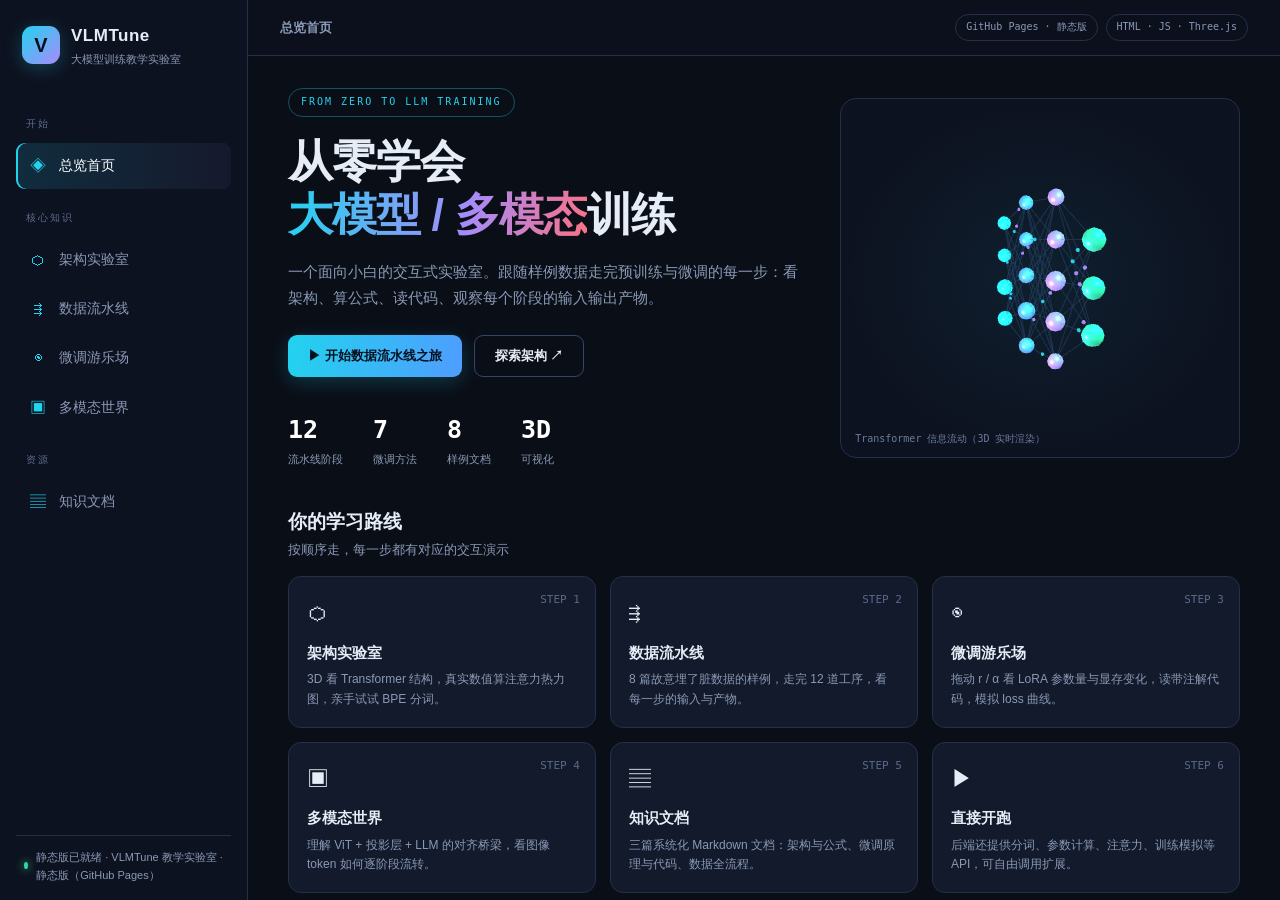
==== site/index.html @ 47c79fcc "to static html file" ====
<!DOCTYPE html>
<html lang="zh-CN">
<head>
<meta charset="UTF-8">
<meta name="viewport" content="width=device-width, initial-scale=1.0">
<title>VLMTune · 大模型/多模态训练全流程教学实验室</title>
<link rel="stylesheet" href="css/style.css">
</head>
<body>
<div class="app">
  <!-- ============ SIDEBAR ============ -->
  <aside class="sidebar">
    <div class="brand">
      <div class="brand-mark">V</div>
      <div><div class="brand-title">VLMTune</div><div class="brand-sub">大模型训练教学实验室</div></div>
    </div>
    <nav class="nav">
      <div class="nav-group-label">开始</div>
      <a class="nav-item active" data-section="overview"><span class="ni">◈</span> 总览首页</a>
      <div class="nav-group-label">核心知识</div>
      <a class="nav-item" data-section="architecture"><span class="ni">⬡</span> 架构实验室</a>
      <a class="nav-item" data-section="pipeline"><span class="ni">⇶</span> 数据流水线</a>
      <a class="nav-item" data-section="finetune"><span class="ni">◉</span> 微调游乐场</a>
      <a class="nav-item" data-section="multimodal"><span class="ni">▣</span> 多模态世界</a>
      <div class="nav-group-label">资源</div>
      <a class="nav-item" data-section="docs"><span class="ni">▤</span> 知识文档</a>
    </nav>
    <div class="sidebar-foot">
      <div class="status-dot"></div><span id="backendStatus">后端连接中…</span>
    </div>
  </aside>

  <!-- ============ MAIN ============ -->
  <main class="main">
    <header class="topbar">
      <div class="crumb" id="crumb">总览首页</div>
      <div class="topbar-right"><span class="tag">GitHub Pages · 静态版</span><span class="tag">HTML · JS · Three.js</span></div>
    </header>

    <!-- ---------- OVERVIEW ---------- -->
    <section class="page active" id="page-overview">
      <div class="hero">
        <div class="hero-text">
          <div class="hero-badge">FROM ZERO TO LLM TRAINING</div>
          <h1>从零学会<br><span class="grad">大模型 / 多模态</span>训练</h1>
          <p class="hero-lead">一个面向小白的交互式实验室。跟随样例数据走完预训练与微调的每一步：看架构、算公式、读代码、观察每个阶段的输入输出产物。</p>
          <div class="hero-actions">
            <button class="btn primary" data-goto="pipeline">▶ 开始数据流水线之旅</button>
            <button class="btn ghost" data-goto="architecture">探索架构 ↗</button>
          </div>
          <div class="hero-stats">
            <div><b>12</b><span>流水线阶段</span></div>
            <div><b>7</b><span>微调方法</span></div>
            <div><b>8</b><span>样例文档</span></div>
            <div><b>3D</b><span>可视化</span></div>
          </div>
        </div>
        <div class="hero-canvas-wrap"><canvas id="heroCanvas"></canvas><div class="canvas-caption">Transformer 信息流动（3D 实时渲染）</div></div>
      </div>

      <div class="section-title"><h2>你的学习路线</h2><p>按顺序走，每一步都有对应的交互演示</p></div>
      <div class="card-grid" id="learningPath"></div>

      <div class="section-title"><h2>核心概念速览</h2><p>三个问题理解大模型训练</p></div>
      <div class="concept-grid">
        <div class="concept-card"><div class="cc-num">01</div><h3>模型在学什么？</h3><p>本质只有一件事：根据前文预测下一个 token。一句话里每个词都是一个训练信号，所以海量文本 = 海量练习题。</p><div class="cc-formula">P(x) = ∏ P(xₜ | x&lt;t)</div></div>
        <div class="concept-card"><div class="cc-num">02</div><h3>微调在改什么？</h3><p>全量微调改所有权重；LoRA 只学一个低秩增量 ΔW=BA，训练完还能合并回去，推理零开销。</p><div class="cc-formula">W′ = W₀ + (α/r)·BA</div></div>
        <div class="concept-card"><div class="cc-num">03</div><h3>多模态多了什么？</h3><p>给 LLM 加一只"眼睛"：ViT 把图像切成 patch token，投影层把它们对齐到词的语义空间，再和文本一起送进 LLM。</p><div class="cc-formula">图像 → ViT → MLP → LLM</div></div>
      </div>
    </section>

    <!-- ---------- ARCHITECTURE ---------- -->
    <section class="page" id="page-architecture">
      <div class="page-head"><h1>架构实验室</h1><p>看清楚 Transformer 与注意力的内部构造，所有计算都是真实数值。</p></div>

      <div class="panel">
        <div class="panel-head"><h3>Transformer Block 3D 结构</h3><span class="hint">拖拽旋转 · 滚轮缩放</span></div>
        <div class="split">
          <div class="three-wrap"><canvas id="archCanvas"></canvas></div>
          <div class="panel-body">
            <div class="flow-list">
              <div class="flow-item"><span class="fi-n">1</span><div><b>输入嵌入 + RoPE</b><p>token 转向量，旋转注入位置信息：f(x,m)=x·e^(imθ)</p></div></div>
              <div class="flow-item"><span class="fi-n">2</span><div><b>多头注意力 + 因果掩码</b><p>softmax(QKᵀ/√d_k + M)·V，每个词按相关性汇总上下文</p></div></div>
              <div class="flow-item"><span class="fi-n">3</span><div><b>残差 + RMSNorm</b><p>x + SubLayer(Norm(x))，让梯度直达深层</p></div></div>
              <div class="flow-item"><span class="fi-n">4</span><div><b>SwiGLU 前馈网络</b><p>(Swish(xW₁) ⊙ xW₃)W₂，门控提升表达力</p></div></div>
            </div>
            <div class="formula-box">Attention(Q,K,V) = softmax( QK<sup>T</sup> / √d<sub>k</sub> + M ) V<br><span class="fb-note">M 为因果掩码：上三角置 −∞，保证看不到未来 token</span></div>
          </div>
        </div>
      </div>

      <div class="panel">
        <div class="panel-head"><h3>注意力热力图（真实计算）</h3><span class="hint">后端 numpy 计算 softmax(QKᵀ/√d_k)</span></div>
        <div class="panel-body"><div id="attnHeatmap" class="heatmap"></div><p class="cap" id="attnNote">加载中…</p></div>
      </div>

      <div class="panel">
        <div class="panel-head"><h3>BPE 分词器演示</h3><span class="hint">在迷你语料上现场训练的 BPE</span></div>
        <div class="panel-body">
          <div class="input-row"><input id="tokenInput" type="text" value="大模型训练需要大量高质量文本数据。" placeholder="输入任意文本试试分词"><button class="btn primary sm" id="tokenBtn">分词 →</button></div>
          <div id="tokenResult" class="token-result">点击按钮查看分词结果…</div>
        </div>
      </div>
    </section>

    <!-- ---------- PIPELINE ---------- -->
    <section class="page" id="page-pipeline">
      <div class="page-head"><h1>数据流水线</h1><p>跟随内置样例语料，逐步查看 12 个阶段的真实输入、处理逻辑与产物。</p></div>

      <div class="panel">
        <div class="panel-head"><h3>全流程导航</h3><span class="hint" id="pipelineMeta">加载中…</span></div>
        <div class="panel-body"><div class="stage-strip" id="stageStrip"></div></div>
      </div>

      <div class="panel stage-panel">
        <div class="panel-head"><h3 id="stageTitle">阶段详情</h3><span class="hint" id="stageEn"></span></div>
        <div class="panel-body" id="stageBody"><div class="loading">加载中…</div></div>
      </div>

      <div class="panel">
        <div class="panel-head"><h3>SFT 指令数据 · 从样本到训练文本</h3><span class="hint">Alpaca / ChatML 模板</span></div>
        <div class="panel-body"><div class="tabs"><button class="tab active" data-sfttab="sample">原始样本</button><button class="tab" data-sfttab="rendered">套模板后（含 loss 掩码说明）</button></div><div id="sftContent" class="sft-content">加载中…</div></div>
      </div>
    </section>

    <!-- ---------- FINE-TUNE ---------- -->
    <section class="page" id="page-finetune">
      <div class="page-head"><h1>微调游乐场</h1><p>调一调超参，看参数量与显存怎么变；读一读带注解的核心代码。</p></div>

      <div class="panel">
        <div class="panel-head"><h3>LoRA 参数量 / 显存计算器</h3><span class="hint">实时计算的真实数字</span></div>
        <div class="panel-body">
          <div class="slider-grid">
            <label>秩 r <input type="range" id="loraR" min="4" max="64" step="4" value="16"><output id="loraRVal">16</output></label>
            <label>缩放 α <input type="range" id="loraAlpha" min="8" max="128" step="8" value="32"><output id="loraAlphaVal">32</output></label>
            <label>隐藏维度 d <input type="range" id="loraD" min="1024" max="8192" step="1024" value="4096"><output id="loraDVal">4096</output></label>
            <label>层数 <input type="range" id="loraLayers" min="12" max="80" step="4" value="32"><output id="loraLayersVal">32</output></label>
          </div>
          <div class="metric-grid" id="loraMetrics"></div>
          <div class="bar-chart" id="memChart"></div>
          <p class="cap" id="loraNote"></p>
        </div>
      </div>

      <div class="panel">
        <div class="panel-head"><h3>微调方法全景</h3><span class="hint">选型速查</span></div>
        <div class="panel-body" id="methodsTable"></div>
      </div>

      <div class="panel">
        <div class="panel-head"><h3>核心代码注解</h3><span class="hint">LoRA 手写实现 · 逐行中文注释</span></div>
        <div class="panel-body"><pre class="code-block"><code><span class="c"># ① 冻结原权重：优化器不会碰它</span>
<span class="k">for</span> p <span class="k">in</span> base.parameters(): p.requires_grad = <span class="v">False</span>

d, k = base.weight.shape          <span class="c"># 输出维度 / 输入维度</span>
self.scaling = alpha / r          <span class="c"># ② 真正生效的缩放是 α/r</span>

<span class="c"># ③ A 随机初始化；B 全 0 → 训练开始时增量 ΔW=0，不破坏原模型</span>
self.A = nn.Parameter(torch.empty(r, k));  kaiming_(self.A)
self.B = nn.Parameter(torch.zeros(d, r))

<span class="k">def</span> <span class="fn">forward</span>(self, x):
    <span class="k">return</span> base(x) + (x @ self.A.T @ self.B.T) * self.scaling
    <span class="c">#       W₀x    +        ΔW x       → 叠加低秩增量</span>

<span class="k">def</span> <span class="fn">merge</span>(self):
    base.weight.data += self.scaling * (self.B @ self.A)
    <span class="c"># 训练后合并回原权重 → 推理零额外延迟（LoRA 的决定性优势）</span></code></pre></div>
      </div>

      <div class="panel">
        <div class="panel-head"><h3>训练过程模拟器</h3><span class="hint">loss / 学习率曲线 · checkpoint 事件</span></div>
        <div class="panel-body">
          <div class="sim-controls">
            <label>方法 <select id="simMethod"><option value="lora">LoRA</option><option value="qlora">QLoRA</option><option value="full">全量微调</option></select></label>
            <label>训练步数 <select id="simSteps"><option>100</option><option selected>200</option><option>300</option></select></label>
            <label>数据质量 <input type="range" id="simQuality" min="40" max="100" value="85"><output id="simQualityVal">85%</output></label>
            <button class="btn primary sm" id="simBtn">▶ 开始模拟</button>
          </div>
          <canvas id="lossChart" class="chart-canvas"></canvas>
          <div class="legend"><span class="lg loss">Loss</span><span class="lg lr">Learning Rate</span><span class="lg ck">Checkpoint</span></div>
          <div id="simResult" class="sim-result"></div>
        </div>
      </div>
    </section>

    <!-- ---------- MULTIMODAL ---------- -->
    <section class="page" id="page-multimodal">
      <div class="page-head"><h1>多模态世界</h1><p>图像如何变成 token 被 LLM"读懂"？看 LLaVA 式的视觉-语言架构与两阶段训练。</p></div>

      <div class="panel">
        <div class="panel-head"><h3>视觉-语言模型架构（3D）</h3><span class="hint">拖拽旋转 · 观察图像 token 的流向</span></div>
        <div class="split"><div class="three-wrap"><canvas id="mmCanvas"></canvas></div>
          <div class="panel-body">
            <div class="flow-list">
              <div class="flow-item"><span class="fi-n">①</span><div><b>ViT 视觉编码器</b><p>图像切 P×P patch，线性投影成视觉 token：N = HW/P²</p></div></div>
              <div class="flow-item"><span class="fi-n">②</span><div><b>MLP 投影层（对齐桥梁）</b><p>H_v = MLP(V) ∈ ℝ^(N×d_l)，把视觉特征映射到 LLM 词嵌入空间</p></div></div>
              <div class="flow-item"><span class="fi-n">③</span><div><b>拼接 + LLM 自回归生成</b><p>图像 token 与文本 token 拼接，只对回答部分计算 loss</p></div></div>
            </div>
            <div class="formula-box">L = −Σ<sub>t∈回答位置</sub> log P(yₜ | y&lt;t, H_v, x)</div>
          </div>
        </div>
      </div>

      <div class="panel">
        <div class="panel-head"><h3>多模态数据流转 · 逐阶段产物</h3><span class="hint">基于 LLaVA-Instruct 风格样例</span></div>
        <div class="panel-body"><div class="mm-flow" id="mmFlow"></div><div class="mm-sample" id="mmSample"></div></div>
      </div>

      <div class="panel">
        <div class="panel-head"><h3>LLaVA 两阶段训练</h3></div>
        <div class="panel-body"><div class="two-stage">
          <div class="ts-card"><div class="ts-badge s1">STAGE 1</div><h4>特征对齐</h4><p>只训练投影层，冻结 ViT 与 LLM。数据：CC3M 图文对约 59.5 万。</p><div class="ts-out">产物 → 对齐好的 Projector</div></div>
          <div class="ts-arrow">→</div>
          <div class="ts-card"><div class="ts-badge s2">STAGE 2</div><h4>端到端指令微调</h4><p>训练投影层 + LLM（可加 LoRA）。数据：158K 多模态指令（对话58K/描述23K/推理77K）。</p><div class="ts-out">产物 → 会看图聊天的多模态助手</div></div>
        </div></div>
      </div>
    </section>

    <!-- ---------- DOCS ---------- -->
    <section class="page" id="page-docs">
      <div class="page-head"><h1>知识文档</h1><p>配合交互页面阅读的系统化文档，含全部核心公式与代码注解。</p></div>
      <div class="doc-grid" id="docGrid"></div>
      <div class="panel">
        <div class="panel-head"><h3>小白学习路线（建议顺序）</h3></div>
        <div class="panel-body"><ol class="roadmap">
          <li><b>总览首页</b> — 建立"预测下一个词"的核心直觉</li>
          <li><b>架构实验室</b> — 看 Transformer 3D 结构与注意力热力图，理解 Q/K/V</li>
          <li><b>数据流水线</b> — 跟着 8 篇脏数据走完 12 道清洗/加工工序，看每步产物</li>
          <li><b>微调游乐场</b> — 调 LoRA 的 r/α，读带注解代码，看 loss 曲线与 checkpoint</li>
          <li><b>多模态世界</b> — 理解 ViT + 投影层 + LLM 的对齐与两阶段训练</li>
          <li><b>阅读文档</b> — 用 01/02/03 三篇文档把知识点串成体系</li>
        </ol></div>
      </div>
    </section>
  </main>
</div>
<script src="vendor/three.min.js"></script>
<script src="js/visuals.js"></script>
<script src="js/static-api.js"></script>
<script src="js/app.js"></script>
</body>
</html>
---- site/css/style.css ----
:root{
  --bg:#0a0e17; --bg2:#0d1220; --panel:#121a2b; --panel2:#162033;
  --border:#243049; --border-hi:#33456b; --text:#e6edf7; --muted:#8a99b5;
  --cyan:#22d3ee; --violet:#a78bfa; --green:#34d399; --amber:#fbbf24; --rose:#fb7185;
  --mono:'SF Mono',ui-monospace,'JetBrains Mono',Menlo,Consolas,monospace;
}
*{box-sizing:border-box;margin:0;padding:0}
body{background:var(--bg);color:var(--text);font-family:-apple-system,BlinkMacSystemFont,'Segoe UI','PingFang SC','Microsoft YaHei',sans-serif;font-size:14px;line-height:1.65;overflow:hidden}
.app{display:flex;height:100vh}
/* ---------- SIDEBAR ---------- */
.sidebar{width:248px;flex-shrink:0;background:var(--bg2);border-right:1px solid var(--border);display:flex;flex-direction:column;padding:22px 16px 16px}
.brand{display:flex;align-items:center;gap:11px;margin-bottom:30px;padding:0 6px}
.brand-mark{width:38px;height:38px;border-radius:11px;background:linear-gradient(135deg,var(--cyan),var(--violet));display:flex;align-items:center;justify-content:center;font-weight:800;font-size:20px;color:#07101f;box-shadow:0 4px 18px rgba(34,211,238,.25)}
.brand-title{font-size:17px;font-weight:700;letter-spacing:.5px}
.brand-sub{font-size:11px;color:var(--muted)}
.nav{display:flex;flex-direction:column;gap:3px;flex:1}
.nav-group-label{font-size:10px;letter-spacing:2px;color:#5b6b8c;text-transform:uppercase;margin:18px 10px 7px}
.nav-item{display:flex;align-items:center;gap:11px;padding:10px 12px;border-radius:9px;color:var(--muted);cursor:pointer;transition:.18s;font-size:13.5px;user-select:none}
.nav-item:hover{background:var(--panel);color:var(--text)}
.nav-item.active{background:linear-gradient(90deg,rgba(34,211,238,.14),rgba(167,139,250,.06));color:#fff;box-shadow:inset 2px 0 0 var(--cyan)}
.ni{font-size:16px;width:20px;text-align:center;color:var(--cyan)}
.sidebar-foot{display:flex;align-items:center;gap:8px;font-size:11px;color:var(--muted);padding:12px 8px 0;border-top:1px solid var(--border)}
.status-dot{width:7px;height:7px;border-radius:50%;background:var(--amber)}
.status-dot.ok{background:var(--green);box-shadow:0 0 8px var(--green)}
/* ---------- MAIN ---------- */
.main{flex:1;display:flex;flex-direction:column;overflow:hidden}
.topbar{height:56px;flex-shrink:0;border-bottom:1px solid var(--border);display:flex;align-items:center;justify-content:space-between;padding:0 32px;background:rgba(13,18,32,.7)}
.crumb{font-size:13px;color:var(--muted);font-weight:600}
.topbar-right{display:flex;gap:8px}
.tag{font-size:10px;padding:4px 10px;border:1px solid var(--border);border-radius:20px;color:var(--muted);font-family:var(--mono)}
.page{display:none;flex:1;overflow-y:auto;padding:32px 40px 60px;scroll-behavior:smooth}
.page.active{display:block}
.page::-webkit-scrollbar{width:8px}.page::-webkit-scrollbar-thumb{background:var(--border-hi);border-radius:4px}
.page-head{margin-bottom:26px}
.page-head h1{font-size:27px;font-weight:700;letter-spacing:.5px}
.page-head p{color:var(--muted);margin-top:5px}
/* ---------- HERO ---------- */
.hero{display:flex;gap:30px;align-items:center;min-height:380px;margin-bottom:38px}
.hero-text{flex:1;min-width:0}
.hero-badge{display:inline-block;font-family:var(--mono);font-size:10px;letter-spacing:2px;color:var(--cyan);border:1px solid rgba(34,211,238,.35);padding:5px 12px;border-radius:30px;margin-bottom:18px}
.hero h1{font-size:45px;line-height:1.18;font-weight:800;letter-spacing:-1px}
.grad{background:linear-gradient(100deg,var(--cyan),var(--violet) 60%,var(--rose));-webkit-background-clip:text;background-clip:text;-webkit-text-fill-color:transparent}
.hero-lead{color:var(--muted);max-width:560px;margin:18px 0 24px;font-size:14.5px;line-height:1.8}
.hero-actions{display:flex;gap:12px;flex-wrap:wrap}
.btn{border:0;border-radius:9px;padding:11px 20px;font-size:13px;font-weight:600;cursor:pointer;transition:.2s;font-family:inherit}
.btn.primary{background:linear-gradient(100deg,var(--cyan),#4f9dff);color:#06111e;box-shadow:0 5px 20px rgba(34,211,238,.22)}
.btn.primary:hover{transform:translateY(-2px);box-shadow:0 8px 26px rgba(34,211,238,.35)}
.btn.ghost{background:transparent;border:1px solid var(--border-hi);color:var(--text)}
.btn.ghost:hover{border-color:var(--cyan);color:var(--cyan)}
.btn.sm{padding:8px 14px;font-size:12px}
.hero-stats{display:flex;gap:30px;margin-top:32px}
.hero-stats div{display:flex;flex-direction:column}
.hero-stats b{font-size:25px;font-family:var(--mono);color:#fff}
.hero-stats span{font-size:11px;color:var(--muted)}
.hero-canvas-wrap{width:42%;min-width:320px;height:360px;position:relative;border:1px solid var(--border);border-radius:16px;background:radial-gradient(ellipse at 50% 50%,rgba(34,211,238,.07),transparent 70%),var(--bg2);overflow:hidden}
#heroCanvas{width:100%;height:100%;display:block}
.canvas-caption{position:absolute;bottom:10px;left:14px;font-size:10px;color:#6b7c9c;font-family:var(--mono)}
/* ---------- SECTION TITLES ---------- */
.section-title{margin:0 0 16px}
.section-title h2{font-size:19px;font-weight:700}
.section-title p{color:var(--muted);font-size:12.5px;margin-top:2px}
/* ---------- CARDS ---------- */
.card-grid{display:grid;grid-template-columns:repeat(3,1fr);gap:14px;margin-bottom:38px}
.lp-card{background:var(--panel);border:1px solid var(--border);border-radius:13px;padding:18px;cursor:pointer;transition:.2s;position:relative;overflow:hidden}
.lp-card:hover{transform:translateY(-3px);border-color:var(--border-hi);background:var(--panel2)}
.lp-card .lp-ico{font-size:22px;margin-bottom:10px}
.lp-card h4{font-size:14.5px;margin-bottom:5px}
.lp-card p{font-size:12px;color:var(--muted);line-height:1.6}
.lp-card .lp-step{position:absolute;top:14px;right:15px;font-family:var(--mono);font-size:11px;color:#5b6b8c}
.concept-grid{display:grid;grid-template-columns:repeat(3,1fr);gap:14px}
.concept-card{background:var(--panel);border:1px solid var(--border);border-radius:13px;padding:20px}
.cc-num{font-family:var(--mono);font-size:12px;color:var(--cyan);margin-bottom:8px}
.concept-card h3{font-size:15px;margin-bottom:8px}
.concept-card p{font-size:12.5px;color:var(--muted);line-height:1.75}
.cc-formula{font-family:var(--mono);font-size:11.5px;color:var(--violet);margin-top:14px;padding:9px 11px;background:rgba(167,139,250,.07);border-radius:7px;border:1px solid rgba(167,139,250,.15);text-align:center}
/* ---------- PANELS ---------- */
.panel{background:var(--panel);border:1px solid var(--border);border-radius:14px;margin-bottom:18px;overflow:hidden}
.panel-head{padding:14px 20px;border-bottom:1px solid var(--border);display:flex;align-items:center;justify-content:space-between;background:rgba(255,255,255,.012)}
.panel-head h3{font-size:14.5px;font-weight:650}
.hint{font-size:11px;color:var(--muted);font-family:var(--mono)}
.panel-body{padding:20px}
.split{display:flex;gap:0}
.three-wrap{width:46%;min-height:340px;background:radial-gradient(ellipse at center,rgba(34,211,238,.06),transparent 70%),var(--bg2);border-right:1px solid var(--border);position:relative}
#archCanvas,#mmCanvas{width:100%;height:100%;display:block;position:absolute;inset:0}
.split .panel-body{flex:1}
/* ---------- FLOW LIST ---------- */
.flow-list{display:flex;flex-direction:column;gap:14px}
.flow-item{display:flex;gap:12px;align-items:flex-start}
.fi-n{width:25px;height:25px;flex-shrink:0;border-radius:7px;background:rgba(34,211,238,.12);border:1px solid rgba(34,211,238,.3);color:var(--cyan);font-family:var(--mono);font-size:11px;display:flex;align-items:center;justify-content:center}
.flow-item b{font-size:13px}
.flow-item p{font-size:11.5px;color:var(--muted);margin-top:2px;font-family:var(--mono)}
.formula-box{margin-top:18px;padding:14px;background:var(--bg2);border:1px solid var(--border);border-radius:9px;font-family:var(--mono);font-size:13px;color:var(--cyan);text-align:center;line-height:1.9}
.fb-note{display:block;font-size:10.5px;color:var(--muted);font-family:inherit}
/* ---------- HEATMAP ---------- */
.heatmap{display:grid;gap:3px;justify-content:start;margin:0 auto 12px}
.hm-cell{width:46px;height:46px;border-radius:5px;display:flex;align-items:center;justify-content:center;font-family:var(--mono);font-size:10px;color:#fff;cursor:default;transition:.15s}
.hm-cell:hover{outline:2px solid #fff;z-index:2}
.hm-label{font-family:var(--mono);font-size:11px;color:var(--muted);text-align:center}
.cap{font-size:11px;color:var(--muted);margin-top:10px;line-height:1.7}
/* ---------- TOKENIZER ---------- */
.input-row{display:flex;gap:10px;margin-bottom:16px}
input[type=text]{flex:1;background:var(--bg2);border:1px solid var(--border);border-radius:8px;padding:10px 13px;color:var(--text);font-size:13px;font-family:inherit}
input[type=text]:focus{outline:none;border-color:var(--cyan)}
.token-result{display:flex;flex-wrap:wrap;gap:6px;min-height:30px;align-items:center}
.tok{padding:5px 9px;border-radius:6px;background:rgba(167,139,250,.12);border:1px solid rgba(167,139,250,.28);font-family:var(--mono);font-size:12px;color:#d4c5ff}
.tok-id{display:block;font-size:9px;color:var(--muted);text-align:center;margin-top:2px}
/* ---------- PIPELINE ---------- */
.stage-strip{display:flex;gap:7px;overflow-x:auto;padding-bottom:6px}
.stage-chip{flex-shrink:0;min-width:76px;text-align:center;padding:10px 8px;border:1px solid var(--border);border-radius:9px;background:var(--bg2);cursor:pointer;transition:.18s}
.stage-chip:hover{border-color:var(--border-hi)}
.stage-chip.active{border-color:var(--cyan);background:rgba(34,211,238,.1);box-shadow:0 0 16px rgba(34,211,238,.12)}
.sc-n{font-family:var(--mono);font-size:10px;color:var(--cyan)}
.sc-name{font-size:11px;margin-top:3px;white-space:nowrap}
.stage-detail{display:grid;grid-template-columns:1fr 1fr;gap:14px}
.sd-block{background:var(--bg2);border:1px solid var(--border);border-radius:10px;padding:14px}
.sd-block.full{grid-column:1/-1}
.sd-label{font-family:var(--mono);font-size:10px;letter-spacing:1.5px;color:var(--muted);text-transform:uppercase;margin-bottom:7px}
.sd-val{font-size:12.5px;line-height:1.7}
.sd-val code,.inline-code{font-family:var(--mono);font-size:11px;background:rgba(34,211,238,.08);color:var(--cyan);padding:1px 5px;border-radius:4px}
.stat-row{display:flex;flex-wrap:wrap;gap:8px;margin-top:4px}
.stat-pill{font-size:11px;padding:4px 10px;border-radius:20px;background:var(--panel2);border:1px solid var(--border);font-family:var(--mono)}
.stat-pill b{color:var(--amber)}
.sample-box{background:#0a1020;border:1px solid var(--border);border-radius:8px;padding:11px;margin-top:8px;font-family:var(--mono);font-size:11px;line-height:1.8;white-space:pre-wrap;word-break:break-all;max-height:200px;overflow-y:auto}
.sample-box .before{color:var(--rose)}.sample-box .after{color:var(--green)}.sample-box .key{color:var(--cyan)}
.sd-tip{margin-top:12px;padding:10px 12px;border-left:2px solid var(--amber);background:rgba(251,191,36,.05);font-size:11.5px;color:#d8c9a0;border-radius:0 7px 7px 0}
.tabs{display:flex;gap:6px;margin-bottom:14px}
.tab{padding:7px 14px;border:1px solid var(--border);background:var(--bg2);color:var(--muted);border-radius:7px;cursor:pointer;font-size:12px}
.tab.active{border-color:var(--violet);color:#d4c5ff;background:rgba(167,139,250,.1)}
.sft-item{padding:12px;border:1px solid var(--border);border-radius:9px;margin-bottom:10px;background:var(--bg2)}
.sft-item .sf-h{font-size:11px;color:var(--cyan);font-family:var(--mono);margin-bottom:6px}
/* ---------- LORA CALC ---------- */
.slider-grid{display:grid;grid-template-columns:1fr 1fr;gap:14px 24px;margin-bottom:20px}
.slider-grid label{display:flex;align-items:center;gap:10px;font-size:12px;color:var(--muted)}
.slider-grid input[type=range]{flex:1;accent-color:var(--cyan)}
.slider-grid output{font-family:var(--mono);color:var(--cyan);width:48px;text-align:right;font-size:12px}
.metric-grid{display:grid;grid-template-columns:repeat(4,1fr);gap:10px;margin-bottom:18px}
.metric{background:var(--bg2);border:1px solid var(--border);border-radius:10px;padding:13px;text-align:center}
.metric b{display:block;font-family:var(--mono);font-size:20px;color:#fff}
.metric span{font-size:10.5px;color:var(--muted)}
.bar-chart{display:flex;flex-direction:column;gap:10px}
.bar-row{display:flex;align-items:center;gap:10px;font-size:11.5px}
.bar-label{width:90px;color:var(--muted);text-align:right;font-family:var(--mono);font-size:11px}
.bar-track{flex:1;height:20px;background:var(--bg2);border-radius:5px;overflow:hidden;border:1px solid var(--border)}
.bar-fill{height:100%;border-radius:5px;transition:width .5s;display:flex;align-items:center;justify-content:flex-end;padding-right:7px;font-family:var(--mono);font-size:10px;color:#06111e;font-weight:700}
.bar-full{background:linear-gradient(90deg,var(--rose),#f97316)}
.bar-lora{background:linear-gradient(90deg,var(--cyan),#38bdf8)}
.bar-qlora{background:linear-gradient(90deg,var(--green),#22d3ee)}
/* ---------- METHODS TABLE ---------- */
.method-table{width:100%;border-collapse:collapse;font-size:12px}
.method-table th{text-align:left;padding:10px 12px;background:var(--bg2);color:var(--muted);font-size:10.5px;letter-spacing:1px;text-transform:uppercase;border-bottom:1px solid var(--border)}
.method-table td{padding:10px 12px;border-bottom:1px solid var(--border);vertical-align:top}
.method-table tr:hover td{background:rgba(255,255,255,.015)}
.method-table .mname{font-weight:650;color:#fff}
.method-table .star{color:var(--amber)}
.pill{display:inline-block;padding:2px 8px;border-radius:20px;font-size:10px;font-family:var(--mono);background:var(--panel2);border:1px solid var(--border)}
/* ---------- CODE ---------- */
.code-block{background:#080d18;border:1px solid var(--border);border-radius:10px;padding:18px;font-family:var(--mono);font-size:12px;line-height:1.9;overflow-x:auto;color:#d6e2f5}
.code-block .c{color:#5f7396;font-style:italic}.code-block .k{color:var(--violet)}.code-block .v{color:var(--amber)}.code-block .fn{color:var(--cyan)}
/* ---------- SIMULATOR ---------- */
.sim-controls{display:flex;gap:18px;align-items:center;flex-wrap:wrap;margin-bottom:16px}
.sim-controls label{font-size:12px;color:var(--muted);display:flex;align-items:center;gap:7px}
.sim-controls select{background:var(--bg2);border:1px solid var(--border);color:var(--text);border-radius:7px;padding:6px 10px;font-family:inherit;font-size:12px}
.sim-controls input[type=range]{accent-color:var(--cyan)}
.chart-canvas{width:100%;height:230px;background:var(--bg2);border:1px solid var(--border);border-radius:9px;display:block}
.legend{display:flex;gap:16px;margin-top:10px;font-size:11px;color:var(--muted)}
.lg::before{content:'';display:inline-block;width:9px;height:9px;border-radius:2px;margin-right:5px}
.lg.loss::before{background:var(--cyan)}.lg.lr::before{background:var(--violet)}.lg.ck::before{background:var(--amber)}
.sim-result{margin-top:14px;font-size:12px;color:#d6e2f5;background:rgba(34,211,238,.05);border:1px solid var(--border);border-radius:8px;padding:12px}
.ck-list{display:flex;gap:8px;flex-wrap:wrap;margin-top:10px}
.ck{font-family:var(--mono);font-size:10px;padding:4px 9px;border-radius:6px;background:rgba(251,191,36,.08);border:1px solid rgba(251,191,36,.25);color:var(--amber)}
/* ---------- MULTIMODAL ---------- */
.mm-flow{display:flex;gap:0;align-items:stretch;flex-wrap:wrap;margin-bottom:18px}
.mm-step{flex:1;min-width:150px;background:var(--bg2);border:1px solid var(--border);border-radius:10px;padding:14px;position:relative;margin-right:16px;margin-bottom:10px}
.mm-step:last-child{margin-right:0}
.mm-step::after{content:'→';position:absolute;right:-14px;top:50%;transform:translateY(-50%);color:var(--cyan);font-size:18px;z-index:2}
.mm-step:last-child::after{display:none}
.mm-step .ms-n{font-family:var(--mono);font-size:10px;color:var(--cyan)}
.mm-step h5{font-size:12.5px;margin:5px 0}
.mm-step .ms-art{font-family:var(--mono);font-size:10.5px;color:var(--muted);line-height:1.6;word-break:break-all}
.mm-step .ms-shape{font-family:var(--mono);font-size:10px;color:var(--violet);margin-top:6px}
.mm-sample{background:var(--bg2);border:1px solid var(--border);border-radius:10px;padding:16px}
.two-stage{display:flex;align-items:center;gap:16px}
.ts-card{flex:1;background:var(--bg2);border:1px solid var(--border);border-radius:11px;padding:18px;position:relative}
.ts-badge{font-family:var(--mono);font-size:10px;padding:3px 9px;border-radius:20px;display:inline-block;margin-bottom:8px}
.ts-badge.s1{background:rgba(34,211,238,.12);color:var(--cyan);border:1px solid rgba(34,211,238,.3)}
.ts-badge.s2{background:rgba(167,139,250,.12);color:var(--violet);border:1px solid rgba(167,139,250,.3)}
.ts-card h4{font-size:15px;margin-bottom:7px}
.ts-card p{font-size:12px;color:var(--muted);line-height:1.7}
.ts-out{font-size:11px;color:var(--green);margin-top:10px;font-family:var(--mono)}
.ts-arrow{font-size:28px;color:var(--border-hi)}
/* ---------- DOCS ---------- */
.doc-grid{display:grid;grid-template-columns:repeat(3,1fr);gap:14px;margin-bottom:18px}
.doc-card{background:var(--panel);border:1px solid var(--border);border-radius:12px;padding:18px;transition:.2s}
.doc-card:hover{border-color:var(--cyan);transform:translateY(-2px)}
.doc-card a{color:inherit;text-decoration:none}
.doc-ico{font-size:24px;margin-bottom:10px}
.doc-card h4{font-size:14px;margin-bottom:5px}
.doc-card p{font-size:11.5px;color:var(--muted)}
.doc-link{display:inline-block;margin-top:12px;font-size:11px;color:var(--cyan);font-family:var(--mono)}
.roadmap{padding-left:20px;columns:2}
.roadmap li{padding:5px 0;font-size:12.5px;color:var(--muted);break-inside:avoid}
.roadmap b{color:var(--text)}
.loading{color:var(--muted);padding:20px;text-align:center}
@media(max-width:1100px){.card-grid,.concept-grid,.doc-grid{grid-template-columns:1fr 1fr}.hero{flex-direction:column}.hero-canvas-wrap{width:100%}.split{flex-direction:column}.three-wrap{width:100%;min-height:280px;border-right:0;border-bottom:1px solid var(--border)}.metric-grid{grid-template-columns:1fr 1fr}}
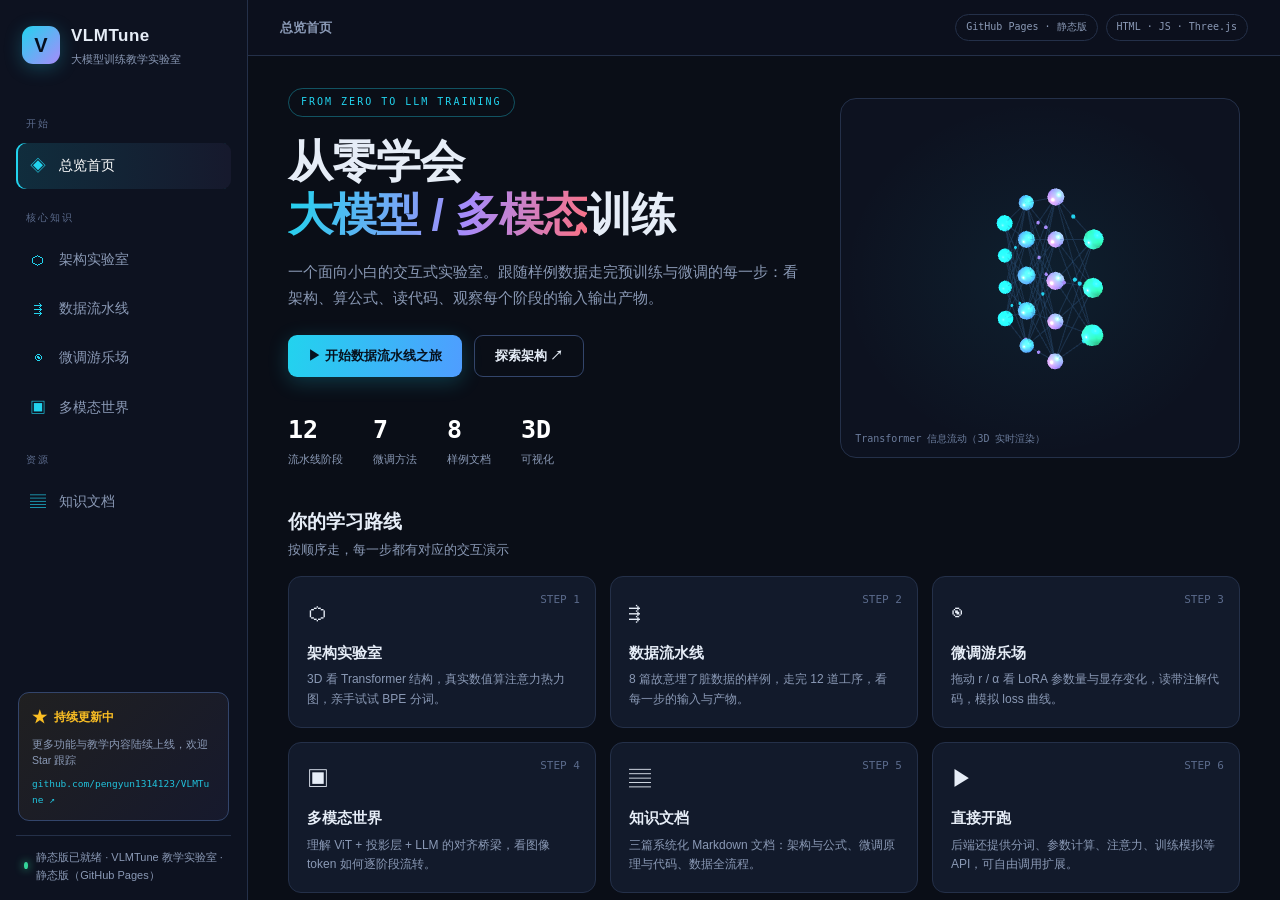
==== commit 9e5037e0: "Add web version link and Star tracking guide" ====
--- a/site/index.html
+++ b/site/index.html
@@ -25,6 +25,11 @@
       <div class="nav-group-label">资源</div>
       <a class="nav-item" data-section="docs"><span class="ni">▤</span> 知识文档</a>
     </nav>
+    <a class="star-card" href="https://github.com/pengyun1314123/VLMTune" target="_blank" rel="noopener">
+      <div class="sc-top"><span class="sc-star">★</span> 持续更新中</div>
+      <div class="sc-desc">更多功能与教学内容陆续上线，欢迎 Star 跟踪</div>
+      <div class="sc-link">github.com/pengyun1314123/VLMTune ↗</div>
+    </a>
     <div class="sidebar-foot">
       <div class="status-dot"></div><span id="backendStatus">后端连接中…</span>
     </div>
--- a/site/css/style.css
+++ b/site/css/style.css
@@ -22,6 +22,12 @@
 .sidebar-foot{display:flex;align-items:center;gap:8px;font-size:11px;color:var(--muted);padding:12px 8px 0;border-top:1px solid var(--border)}
 .status-dot{width:7px;height:7px;border-radius:50%;background:var(--amber)}
 .status-dot.ok{background:var(--green);box-shadow:0 0 8px var(--green)}
+.star-card{display:block;margin:10px 2px 14px;padding:12px 13px;border:1px solid var(--border-hi);border-radius:11px;background:linear-gradient(135deg,rgba(251,191,36,.08),rgba(167,139,250,.06));text-decoration:none;color:var(--text);transition:.18s}
+.star-card:hover{border-color:var(--amber);transform:translateY(-2px);background:linear-gradient(135deg,rgba(251,191,36,.14),rgba(167,139,250,.10))}
+.sc-top{display:flex;align-items:center;gap:7px;font-size:12px;font-weight:600;color:var(--amber)}
+.sc-star{font-size:15px}
+.sc-desc{font-size:10.5px;color:var(--muted);line-height:1.5;margin:7px 0 8px}
+.sc-link{font-size:9.5px;color:var(--cyan);font-family:var(--mono);word-break:break-all;opacity:.9}
 /* ---------- MAIN ---------- */
 .main{flex:1;display:flex;flex-direction:column;overflow:hidden}
 .topbar{height:56px;flex-shrink:0;border-bottom:1px solid var(--border);display:flex;align-items:center;justify-content:space-between;padding:0 32px;background:rgba(13,18,32,.7)}
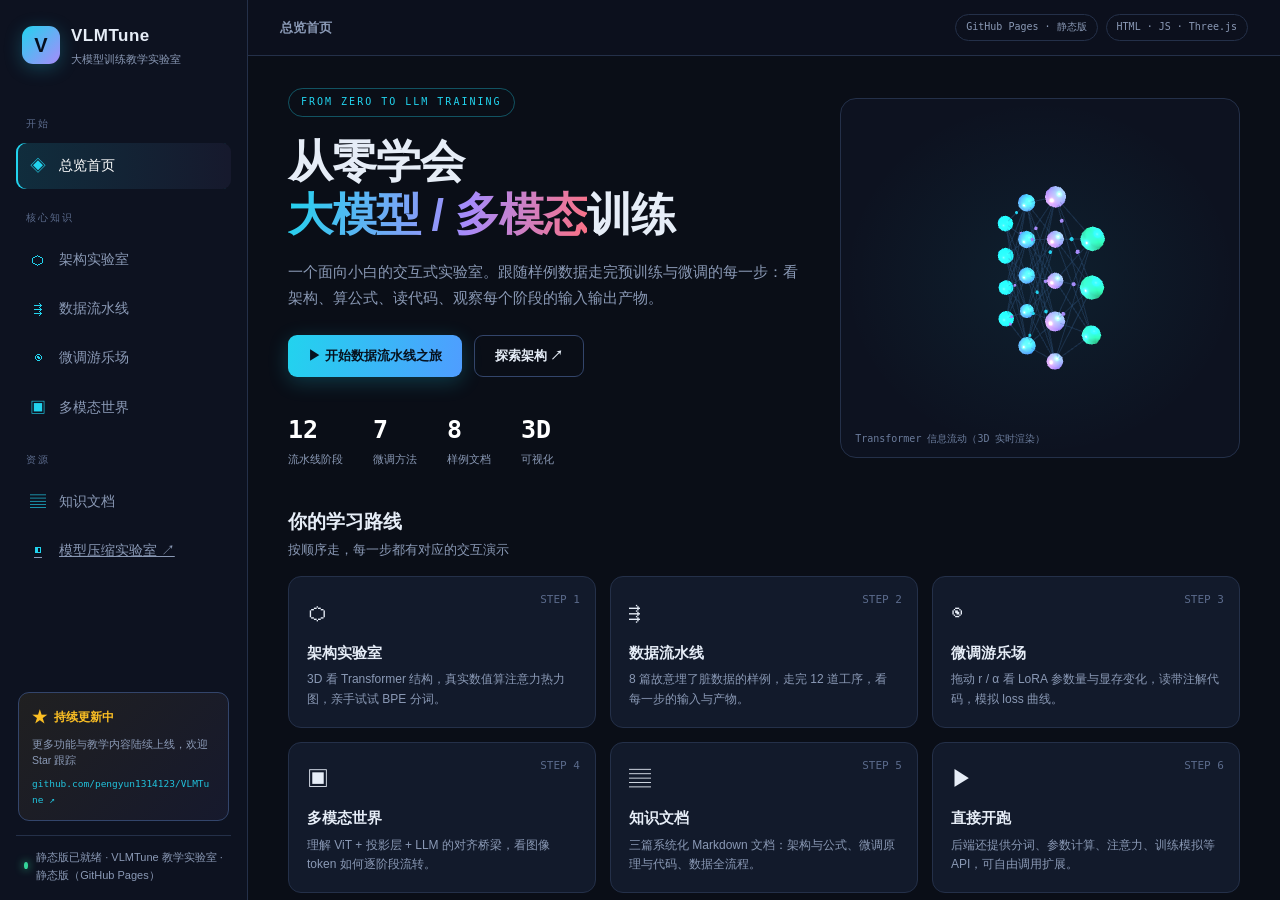
==== commit 0a6cfe2f: "add compression" ====
--- a/site/index.html
+++ b/site/index.html
@@ -24,6 +24,7 @@
       <a class="nav-item" data-section="multimodal"><span class="ni">▣</span> 多模态世界</a>
       <div class="nav-group-label">资源</div>
       <a class="nav-item" data-section="docs"><span class="ni">▤</span> 知识文档</a>
+      <a class="nav-item nav-external" href="compression.html"><span class="ni">◧</span> 模型压缩实验室 ↗</a>
     </nav>
     <a class="star-card" href="https://github.com/pengyun1314123/VLMTune" target="_blank" rel="noopener">
       <div class="sc-top"><span class="sc-star">★</span> 持续更新中</div>
@@ -227,6 +228,13 @@
       <div class="page-head"><h1>知识文档</h1><p>配合交互页面阅读的系统化文档，含全部核心公式与代码注解。</p></div>
       <div class="doc-grid" id="docGrid"></div>
       <div class="panel">
+        <div class="panel-head"><h3>▢ 进阶专题：剪枝 / 量化 / 全栈推理加速</h3><span class="hint">独立教学页 · 新窗口打开</span></div>
+        <div class="panel-body">
+          <p style="color:var(--muted);margin-bottom:14px">从矩阵位宽到结构变化，完整拆解剪枝与量化的每一步操作；覆盖 Qwen3 / DeepSeek、FLUX.1、Wan2.2、Hunyuan3D 2.1 四类开源模型的最佳实践流水线，以及蒸馏、投机解码、KV Cache、Token 剪枝等 12 种优化手段。</p>
+          <a class="btn primary" href="compression.html" target="_blank" rel="noopener">打开模型压缩实验室 ↗</a>
+        </div>
+      </div>
+      <div class="panel">
         <div class="panel-head"><h3>小白学习路线（建议顺序）</h3></div>
         <div class="panel-body"><ol class="roadmap">
           <li><b>总览首页</b> — 建立"预测下一个词"的核心直觉</li>
--- a/site/css/style.css
+++ b/site/css/style.css
@@ -147,7 +147,8 @@
 .bar-row{display:flex;align-items:center;gap:10px;font-size:11.5px}
 .bar-label{width:90px;color:var(--muted);text-align:right;font-family:var(--mono);font-size:11px}
 .bar-track{flex:1;height:20px;background:var(--bg2);border-radius:5px;overflow:hidden;border:1px solid var(--border)}
-.bar-fill{height:100%;border-radius:5px;transition:width .5s;display:flex;align-items:center;justify-content:flex-end;padding-right:7px;font-family:var(--mono);font-size:10px;color:#06111e;font-weight:700}
+.bar-fill{height:100%;border-radius:5px;transition:width .5s}
+.bar-value{flex:0 0 auto;min-width:62px;text-align:right;font-family:var(--mono);font-size:11px;color:var(--text);font-weight:600;white-space:nowrap}
 .bar-full{background:linear-gradient(90deg,var(--rose),#f97316)}
 .bar-lora{background:linear-gradient(90deg,var(--cyan),#38bdf8)}
 .bar-qlora{background:linear-gradient(90deg,var(--green),#22d3ee)}
@@ -208,3 +209,120 @@
 .roadmap b{color:var(--text)}
 .loading{color:var(--muted);padding:20px;text-align:center}
 @media(max-width:1100px){.card-grid,.concept-grid,.doc-grid{grid-template-columns:1fr 1fr}.hero{flex-direction:column}.hero-canvas-wrap{width:100%}.split{flex-direction:column}.three-wrap{width:100%;min-height:280px;border-right:0;border-bottom:1px solid var(--border)}.metric-grid{grid-template-columns:1fr 1fr}}
+/* ---------- MOBILE (<=768px)：侧边栏置顶，主内容单列垂直流 ---------- */
+@media(max-width:768px){
+  /* 整体：左右布局 -> 上下布局 */
+  .app{flex-direction:column;height:100vh;height:100dvh}
+  body{overflow:hidden}
+  /* 侧边栏 -> 顶部横向导航（无需 JS，沿用 .nav-item 点击逻辑） */
+  .sidebar{width:100%;flex:0 0 auto;height:auto;padding:10px 14px 8px;border-right:0;border-bottom:1px solid var(--border);gap:9px}
+  .brand{margin-bottom:0;padding:0 2px;gap:9px}
+  .brand-mark{width:30px;height:30px;border-radius:9px;font-size:16px}
+  .brand-title{font-size:15px}
+  .brand-sub{font-size:10px}
+  .nav{flex:0 0 auto;flex-direction:row;gap:6px;overflow-x:auto;overflow-y:hidden;padding-bottom:4px;scroll-snap-type:x proximity;-webkit-overflow-scrolling:touch;scrollbar-width:none}
+  .nav::-webkit-scrollbar{display:none}
+  .nav-group-label,.star-card,.sidebar-foot{display:none}
+  .nav-item{flex:0 0 auto;white-space:nowrap;gap:6px;padding:7px 11px;font-size:12.5px;border:1px solid var(--border);border-radius:8px;background:var(--bg2);scroll-snap-align:start}
+  .nav-item.active{border-color:rgba(34,211,238,.5);box-shadow:none;background:linear-gradient(90deg,rgba(34,211,238,.18),rgba(167,139,250,.10))}
+  .ni{font-size:14px;width:auto}
+  /* 顶栏与页面留白 */
+  .topbar{height:46px;padding:0 16px}
+  .topbar-right{display:none}
+  .crumb{font-size:12.5px}
+  .page{padding:20px 16px 56px}
+  .page-head{margin-bottom:20px}
+  .page-head h1{font-size:23px}
+  .page-head p{font-size:12.5px}
+  .section-title{margin-bottom:14px}
+  .section-title h2{font-size:17px}
+  /* Hero */
+  .hero{gap:20px;min-height:0;margin-bottom:30px}
+  .hero-text{flex:0 0 auto;width:100%}
+  .hero-badge{font-size:9px;margin-bottom:12px}
+  .hero h1{font-size:32px;letter-spacing:-.5px}
+  .hero-lead{font-size:13.5px;margin:14px 0 18px}
+  .hero-actions{flex-direction:column;gap:10px}
+  .hero-actions .btn{width:100%;min-width:0;padding:11px 12px}
+  .hero-stats{gap:16px;margin-top:22px;flex-wrap:wrap}
+  .hero-stats b{font-size:20px}
+  .hero-stats span{font-size:10px}
+  .hero-canvas-wrap{width:100%;min-width:0;height:240px}
+  .canvas-caption{font-size:9px;bottom:8px;left:10px}
+  /* 卡片网格单列 */
+  .card-grid,.concept-grid,.doc-grid{grid-template-columns:1fr;gap:12px;margin-bottom:30px}
+  .lp-card,.concept-card,.doc-card{padding:16px}
+  .cc-formula{font-size:11px;overflow-wrap:anywhere}
+  /* 面板 / 3D */
+  .panel{margin-bottom:14px;border-radius:12px}
+  .panel-head{padding:12px 14px;flex-wrap:wrap;gap:2px 10px}
+  .panel-head h3{font-size:13.5px}
+  .hint{font-size:10px}
+  .panel-body{padding:14px}
+  .three-wrap{width:100%;min-height:240px}
+  .flow-item{gap:10px}
+  .flow-item b{font-size:12.5px}
+  .flow-item p{font-size:11px;overflow-wrap:anywhere}
+  .formula-box{font-size:11.5px;padding:12px 9px;overflow-x:auto}
+  /* 热力图：内容宽时不撑破页面，可横向滑动 */
+  .heatmap{max-width:100%;overflow-x:auto;padding-bottom:8px}
+  .cap{font-size:10.5px}
+  /* 分词 */
+  .input-row{gap:8px}
+  input[type=text]{padding:9px 11px;font-size:13px;min-width:0}
+  .input-row .btn{flex:0 0 auto}
+  .tok{font-size:11px;padding:4px 7px}
+  /* 流水线 */
+  .stage-detail{grid-template-columns:1fr;gap:10px}
+  .sd-block{padding:12px}
+  .sd-val{font-size:12px;overflow-wrap:anywhere}
+  .sample-box{font-size:10.5px;max-height:180px}
+  .stat-pill{font-size:10px;padding:3px 8px}
+  .tabs{flex-wrap:wrap;gap:5px}
+  .tab{padding:6px 10px;font-size:11px}
+  .sft-item{padding:10px}
+  .sd-tip{font-size:11px;padding:9px 10px}
+  /* LoRA 计算 */
+  .slider-grid{grid-template-columns:1fr;gap:12px;margin-bottom:16px}
+  .slider-grid label{justify-content:space-between;gap:8px;font-size:11.5px}
+  .slider-grid input[type=range]{min-width:0}
+  .slider-grid output{width:44px;flex:0 0 auto}
+  .metric-grid{gap:8px;margin-bottom:14px}
+  .metric{padding:11px}
+  .metric b{font-size:17px}
+  .metric span{font-size:9.5px}
+  .bar-row{gap:7px}
+  .bar-label{width:62px;font-size:10px}
+  .bar-track{height:18px}
+  .bar-value{min-width:56px;font-size:10.5px}
+  /* 方法表格：横向滚动，避免 6 列挤成一团 */
+  #methodsTable{overflow-x:auto;-webkit-overflow-scrolling:touch}
+  #methodsTable .method-table{min-width:660px;font-size:11.5px}
+  .method-table th,.method-table td{padding:8px 9px}
+  /* 代码 / 模拟器 */
+  .code-block{font-size:11px;padding:14px;line-height:1.8}
+  .sim-controls{gap:10px;align-items:flex-start}
+  .sim-controls label{font-size:11px}
+  .sim-controls select{padding:5px 8px;font-size:11px}
+  .chart-canvas{height:190px}
+  .legend{gap:12px;font-size:10px}
+  .sim-result{font-size:11.5px;padding:10px}
+  .ck{font-size:9.5px;padding:3px 7px}
+  /* 多模态：流程改垂直，箭头朝下 */
+  .mm-flow{gap:18px}
+  .mm-step{flex:1 1 100%;min-width:0;margin:0}
+  .mm-step::after{content:'↓';right:auto;left:50%;top:auto;bottom:-17px;transform:translateX(-50%);font-size:16px}
+  .two-stage{flex-direction:column;gap:10px}
+  .ts-card{width:100%;padding:14px}
+  .ts-arrow{transform:rotate(90deg);font-size:22px;line-height:1}
+  /* 学习路线单列 */
+  .roadmap{columns:1;padding-left:18px}
+  .roadmap li{font-size:12px}
+}
+/* ---------- 超小屏（<=380px） ---------- */
+@media(max-width:380px){
+  .hero h1{font-size:28px}
+  .hero-actions .btn{min-width:0;font-size:12px}
+  .hero-stats{gap:12px}
+  .brand-sub{display:none}
+}
